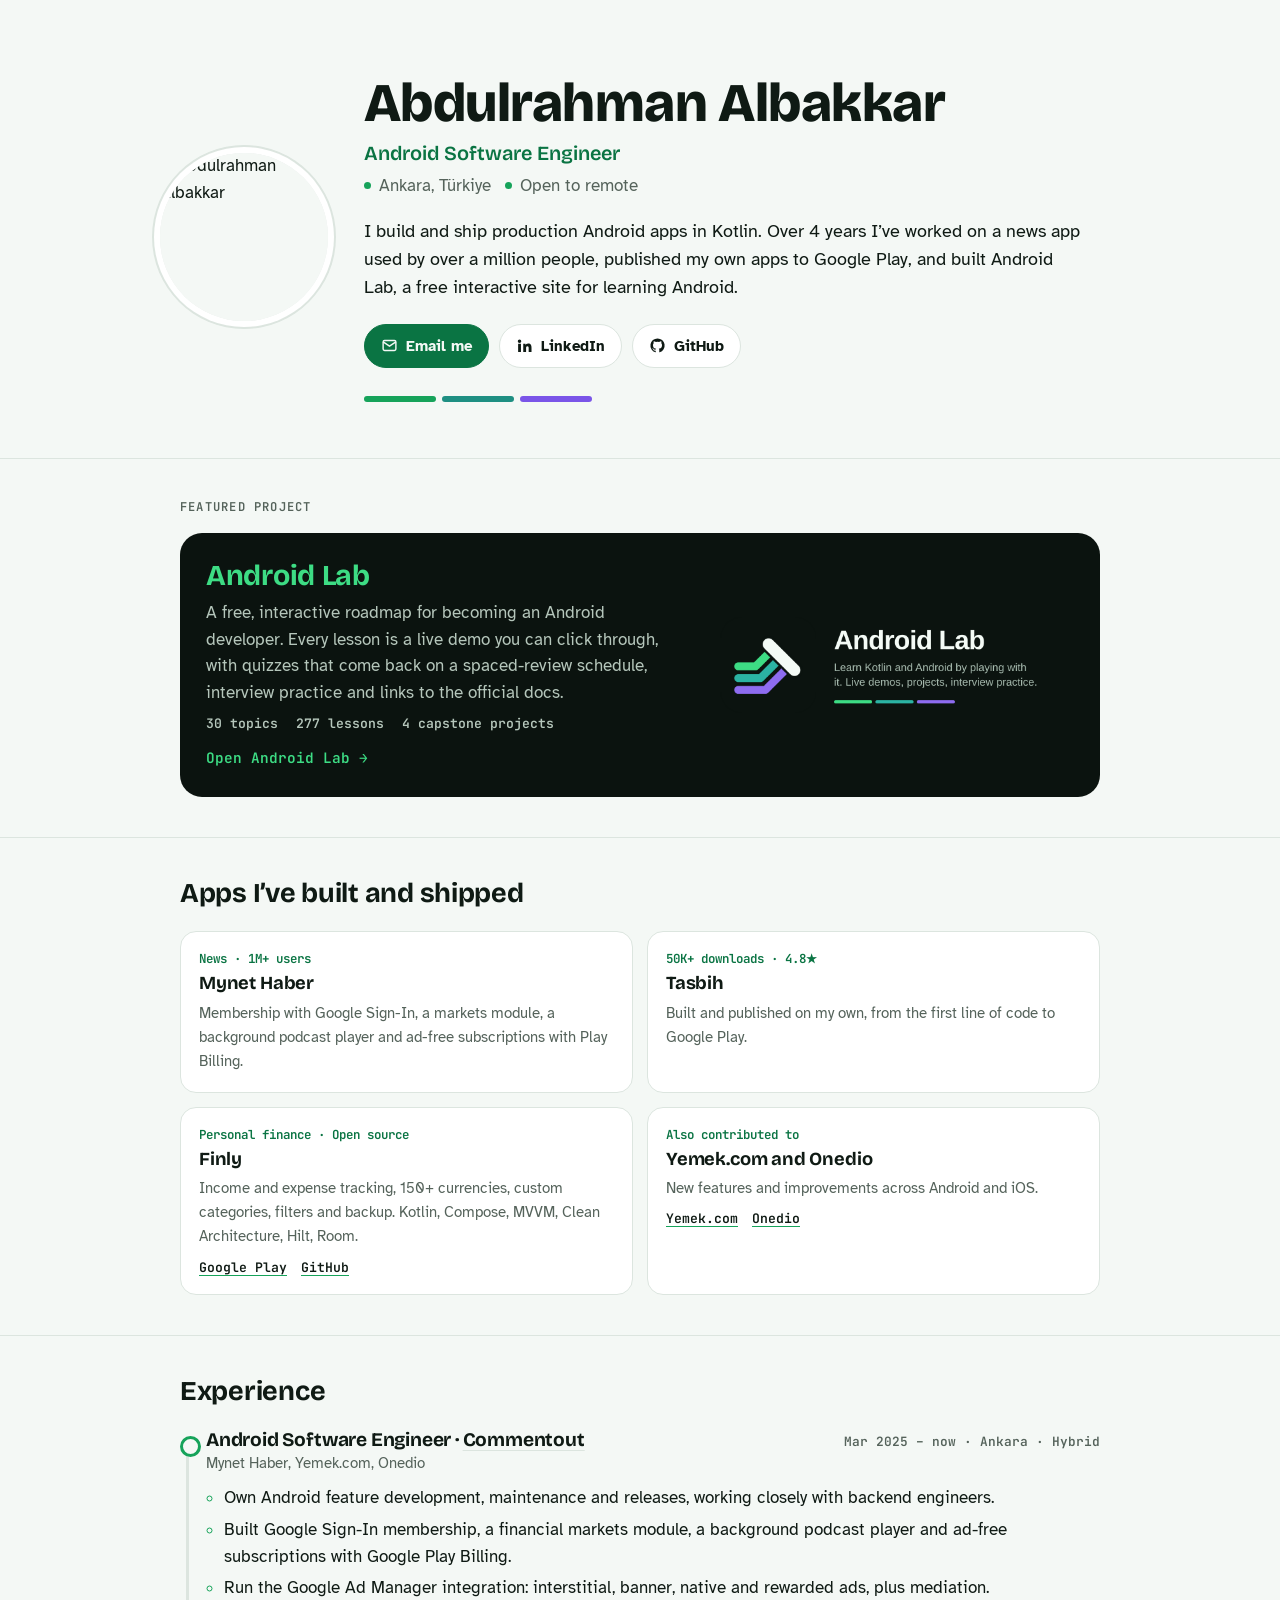
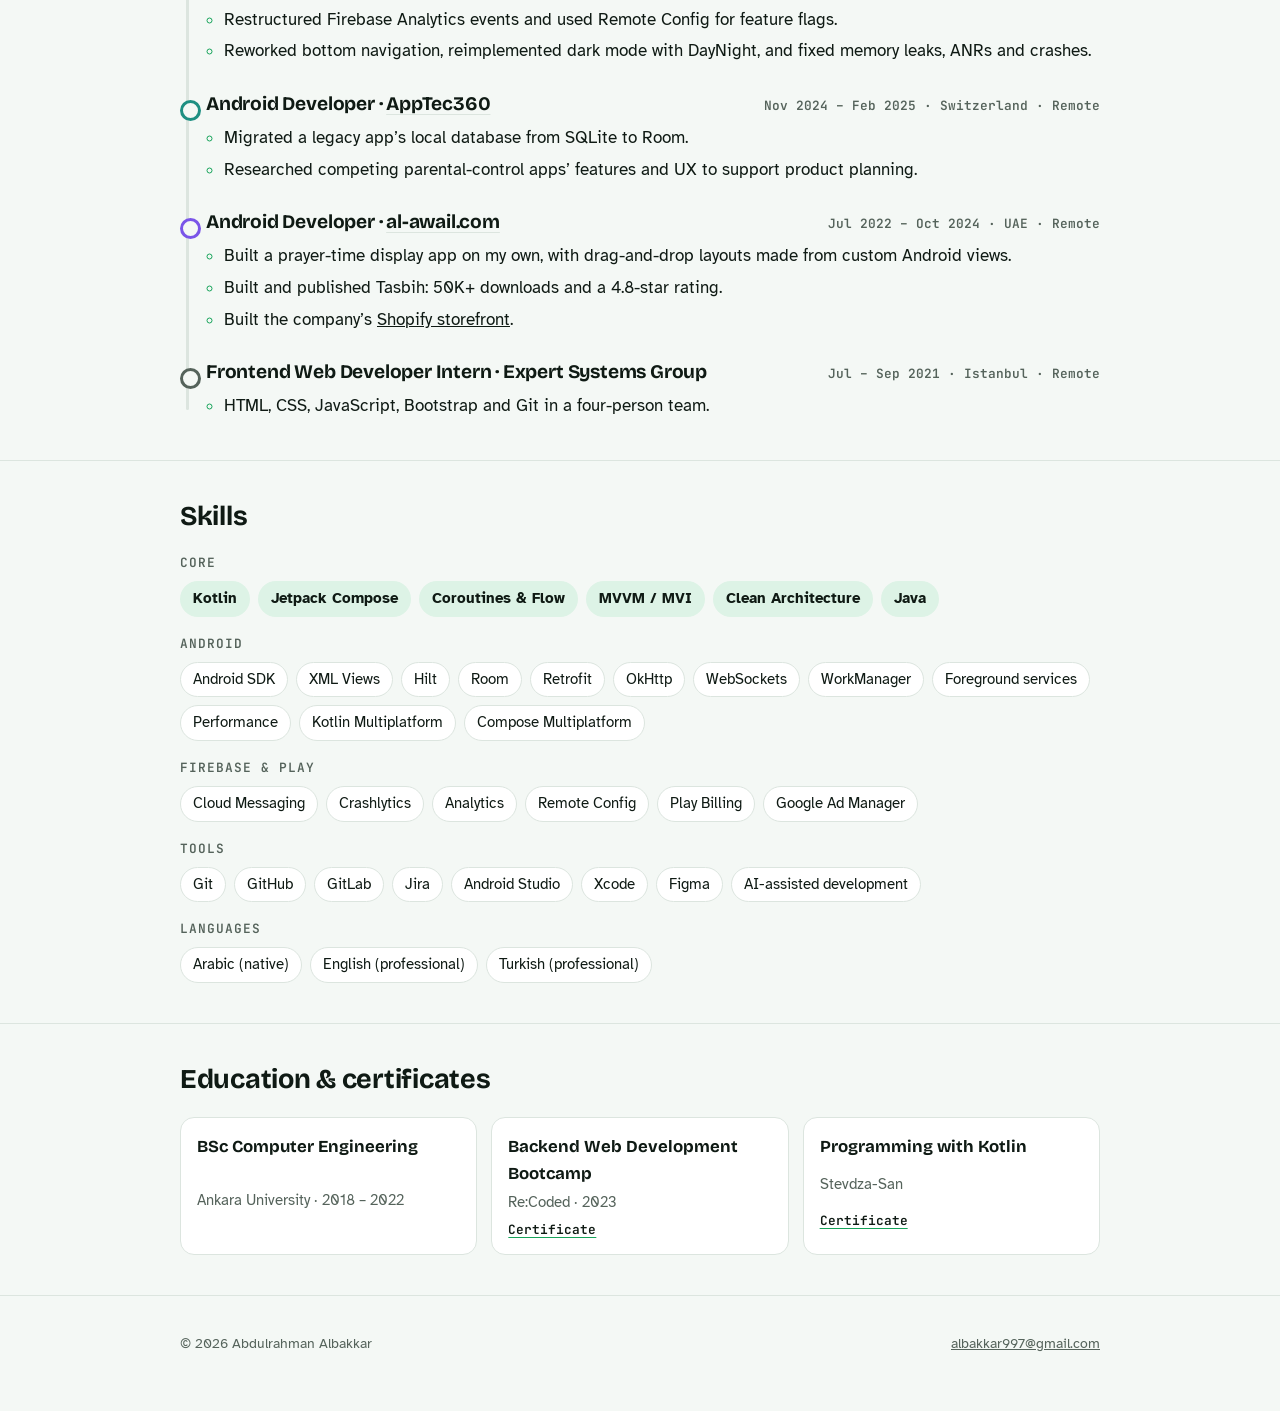
==== Claude outputs/index.html @ fc044da5 "Personal homepage" ====
<!doctype html>
<html lang="en">
<head>
<meta charset="utf-8">
<meta name="viewport" content="width=device-width, initial-scale=1">
<title>Abdulrahman Albakkar · Android Software Engineer</title>
<meta name="description" content="Android Software Engineer in Ankara with 4+ years building production apps in Kotlin: Mynet Haber (1M+ users), Tasbih (50K+ downloads), Finly. Creator of Android Lab.">
<link rel="canonical" href="https://abdulrahmanalbakkar.github.io/">
<meta property="og:type" content="profile">
<meta property="og:title" content="Abdulrahman Albakkar · Android Software Engineer">
<meta property="og:description" content="4+ years building production Android apps in Kotlin. Mynet Haber, Tasbih, Finly, and Android Lab.">
<meta property="og:url" content="https://abdulrahmanalbakkar.github.io/">
<meta property="og:image" content="https://abdulrahmanalbakkar.github.io/photo.jpg">
<meta name="twitter:card" content="summary">
<meta name="theme-color" content="#F4F8F5" media="(prefers-color-scheme: light)">
<meta name="theme-color" content="#0B130F" media="(prefers-color-scheme: dark)">
<link rel="icon" href="favicon.svg" type="image/svg+xml">
<link rel="preconnect" href="https://fonts.googleapis.com">
<link rel="preconnect" href="https://fonts.gstatic.com" crossorigin>
<link rel="stylesheet" href="https://fonts.googleapis.com/css2?family=Atkinson+Hyperlegible:wght@400;700&family=Bricolage+Grotesque:opsz,wght@12..96,600;12..96,800&family=JetBrains+Mono:wght@500;600&display=swap">
<script type="application/ld+json">
{"@context":"https://schema.org","@type":"Person","name":"Abdulrahman Albakkar","jobTitle":"Android Software Engineer","url":"https://abdulrahmanalbakkar.github.io/","image":"https://abdulrahmanalbakkar.github.io/photo.jpg","address":{"@type":"PostalAddress","addressLocality":"Ankara","addressCountry":"TR"},"alumniOf":"Ankara University","sameAs":["https://www.linkedin.com/in/abdulrahman-albakkar/","https://github.com/abdulrahmanalbakkar"]}
</script>
<style>
:root {
  --bg: #F4F8F5; --surface: #FFFFFF; --sunk: #E8EFEA; --ink: #0F1A14; --muted: #55635B; --line: #DCE5DF;
  --accent: #0A7443; --accent-soft: #DDF3E6; --hi: #16A35A; --l2: #1E8F82; --l3: #7A55E8;
  --display: "Bricolage Grotesque", system-ui, sans-serif; --body: "Atkinson Hyperlegible", system-ui, sans-serif; --mono: "JetBrains Mono", ui-monospace, monospace;
  color-scheme: light;
}
@media (prefers-color-scheme: dark) {
  :root { --bg: #0B130F; --surface: #121D17; --sunk: #18251E; --ink: #E8F2EC; --muted: #9DB0A5; --line: #24342B;
    --accent: #3DDC84; --accent-soft: #163626; --hi: #3DDC84; --l2: #2BB3A3; --l3: #8E6CF0; color-scheme: dark; }
}
* { box-sizing: border-box; }
html { -webkit-text-size-adjust: 100%; }
body { margin: 0; background: var(--bg); color: var(--ink); font: 400 1.04rem/1.6 var(--body); }
a { color: inherit; }
h1, h2, h3 { font-family: var(--display); line-height: 1.15; margin: 0; letter-spacing: -0.01em; }
p { margin: 0; }
.wrap { max-width: 960px; margin: 0 auto; padding: 0 20px; }

/* hero */
.hero { padding: 72px 0 56px; display: grid; grid-template-columns: auto minmax(0, 1fr); gap: 36px; align-items: center; }
.photo { width: 168px; height: 168px; border-radius: 50%; object-fit: cover; box-shadow: 0 0 0 6px var(--surface), 0 0 0 8px var(--line); }
.hero h1 { font-size: clamp(2.2rem, 6vw, 3.4rem); font-weight: 800; }
.role { font: 600 1.25rem var(--display); color: var(--accent); margin-top: 6px; }
.where { color: var(--muted); margin-top: 8px; display: flex; flex-wrap: wrap; gap: 4px 14px; }
.where span::before { content: ""; display: inline-block; width: 7px; height: 7px; border-radius: 50%; background: var(--hi); margin-right: 8px; vertical-align: 2px; }
.lede { margin-top: 18px; max-width: 60ch; font-size: 1.1rem; }
.links { display: flex; flex-wrap: wrap; gap: 10px; margin-top: 22px; }
.btn { display: inline-flex; align-items: center; gap: 8px; padding: 9px 16px; border-radius: 999px; border: 1.5px solid var(--line); background: var(--surface); text-decoration: none; font-weight: 700; font-size: 0.95rem; transition: border-color 0.15s, transform 0.15s; }
.btn:hover { border-color: var(--accent); transform: translateY(-1px); }
.btn.primary { background: var(--accent); border-color: var(--accent); color: var(--bg); }
.btn svg { width: 17px; height: 17px; flex: none; }
.lines { display: flex; gap: 6px; margin-top: 28px; }
.lines i { height: 6px; width: 72px; border-radius: 99px; background: var(--hi); }
.lines i:nth-child(2) { background: var(--l2); } .lines i:nth-child(3) { background: var(--l3); }

/* sections */
section { padding: 40px 0; border-top: 1px solid var(--line); }
.label { font: 600 0.76rem var(--mono); text-transform: uppercase; letter-spacing: 0.1em; color: var(--muted); margin-bottom: 18px; }
section > .wrap > h2 { font-size: 1.7rem; margin-bottom: 22px; }

/* featured */
.feature { display: grid; grid-template-columns: minmax(0, 1.2fr) minmax(0, 1fr); gap: 28px; align-items: center; padding: 26px; border-radius: 22px; background: #0B130F; color: #E8F2EC; text-decoration: none; transition: transform 0.15s; }
.feature:hover { transform: translateY(-2px); }
.feature h3 { font-size: 1.8rem; color: #3DDC84; }
.feature p { color: #B5C6BB; margin-top: 8px; }
.feature .go { display: inline-block; margin-top: 16px; font: 600 0.9rem var(--mono); color: #3DDC84; }
.feature img { width: 100%; height: auto; border-radius: 12px; display: block; }
.stats { display: flex; flex-wrap: wrap; gap: 6px 18px; margin-top: 14px; font: 600 0.82rem var(--mono); color: #9DB0A5; }

/* apps */
.apps { display: grid; grid-template-columns: repeat(auto-fill, minmax(min(100%, 380px), 1fr)); gap: 14px; }
.app { display: grid; gap: 6px; align-content: start; padding: 18px; border-radius: 16px; background: var(--surface); border: 1.5px solid var(--line); text-decoration: none; transition: border-color 0.15s, transform 0.15s; }
.app:hover { border-color: var(--accent); transform: translateY(-2px); }
.app h3 { font-size: 1.15rem; }
.app .meta { font: 600 0.78rem var(--mono); color: var(--accent); }
.app p { color: var(--muted); font-size: 0.95rem; }
.app .more { display: flex; flex-wrap: wrap; gap: 4px 14px; margin-top: 4px; font: 600 0.82rem var(--mono); }
.app .more a { color: var(--ink); text-decoration-color: var(--hi); text-underline-offset: 3px; }

/* experience */
.jobs { list-style: none; margin: 0; padding: 0 0 0 26px; position: relative; display: grid; gap: 28px; }
.jobs::before { content: ""; position: absolute; left: 6px; top: 10px; bottom: 10px; width: 3px; border-radius: 99px; background: var(--line); }
.job { position: relative; }
.job::before { content: ""; position: absolute; left: -26px; top: 7px; width: 15px; height: 15px; border-radius: 50%; background: var(--bg); border: 3px solid var(--hi); }
.job:nth-child(2)::before { border-color: var(--l2); } .job:nth-child(3)::before { border-color: var(--l3); } .job:nth-child(4)::before { border-color: var(--muted); }
.job-head { display: flex; flex-wrap: wrap; justify-content: space-between; gap: 2px 16px; align-items: baseline; }
.job h3 { font-size: 1.2rem; }
.job h3 a { text-decoration-color: var(--line); text-underline-offset: 4px; }
.when { font: 600 0.8rem var(--mono); color: var(--muted); }
.job .sub { color: var(--muted); font-size: 0.95rem; }
.job ul { margin: 10px 0 0; padding-left: 18px; display: grid; gap: 5px; }
.job li::marker { color: var(--hi); }

/* skills */
.groups { display: grid; gap: 18px; }
.group h3 { font: 600 0.8rem var(--mono); color: var(--muted); text-transform: uppercase; letter-spacing: 0.08em; margin-bottom: 10px; }
.chips { display: flex; flex-wrap: wrap; gap: 8px; list-style: none; margin: 0; padding: 0; }
.chips li { padding: 5px 12px; border-radius: 999px; background: var(--surface); border: 1.5px solid var(--line); font-size: 0.92rem; }
.chips.key li { background: var(--accent-soft); border-color: transparent; font-weight: 700; }

/* education */
.edu { display: grid; grid-template-columns: repeat(auto-fill, minmax(min(100%, 280px), 1fr)); gap: 14px; }
.edu div { padding: 16px; border-radius: 14px; background: var(--surface); border: 1.5px solid var(--line); display: grid; gap: 3px; }
.edu b { font-family: var(--display); font-size: 1.05rem; }
.edu span { color: var(--muted); font-size: 0.92rem; }
.edu a { font: 600 0.8rem var(--mono); text-decoration-color: var(--hi); text-underline-offset: 3px; justify-self: start; margin-top: 4px; }

footer { padding: 36px 0 56px; border-top: 1px solid var(--line); color: var(--muted); font-size: 0.9rem; }
footer .wrap { display: flex; flex-wrap: wrap; justify-content: space-between; gap: 10px; }

@media (max-width: 720px) {
  .hero { grid-template-columns: minmax(0, 1fr); padding-top: 44px; gap: 22px; }
  .photo { width: 128px; height: 128px; }
  .feature { grid-template-columns: minmax(0, 1fr); padding: 20px; }
  .job-head { flex-direction: column; }
}
@media (prefers-reduced-motion: reduce) { * { transition: none !important; } }
</style>
</head>
<body>
<header class="wrap hero">
  <img class="photo" src="photo.jpg" width="480" height="480" alt="Abdulrahman Albakkar">
  <div>
    <h1>Abdulrahman Albakkar</h1>
    <p class="role">Android Software Engineer</p>
    <p class="where"><span>Ankara, Türkiye</span><span>Open to remote</span></p>
    <p class="lede">I build and ship production Android apps in Kotlin. Over 4 years I’ve worked on a news app used by over a million people, published my own apps to Google Play, and built Android Lab, a free interactive site for learning Android.</p>
    <nav class="links" aria-label="Contact">
      <a class="btn primary" href="mailto:albakkar997@gmail.com"><svg viewBox="0 0 24 24" fill="none" stroke="currentColor" stroke-width="2" aria-hidden="true"><rect x="3" y="5" width="18" height="14" rx="2"/><path d="m3 7 9 6 9-6"/></svg>Email me</a>
      <a class="btn" href="https://www.linkedin.com/in/abdulrahman-albakkar/" rel="me"><svg viewBox="0 0 24 24" fill="currentColor" aria-hidden="true"><path d="M4.98 3.5a2.5 2.5 0 1 1 0 5 2.5 2.5 0 0 1 0-5ZM3 9.5h4V21H3V9.5Zm6.5 0h3.8v1.6h.06c.53-1 1.83-2.06 3.77-2.06 4.03 0 4.77 2.65 4.77 6.1V21h-4v-5.1c0-1.22-.02-2.78-1.7-2.78-1.7 0-1.96 1.33-1.96 2.7V21h-4V9.5Z"/></svg>LinkedIn</a>
      <a class="btn" href="https://github.com/abdulrahmanalbakkar" rel="me"><svg viewBox="0 0 24 24" fill="currentColor" aria-hidden="true"><path d="M12 2a10 10 0 0 0-3.16 19.49c.5.09.68-.22.68-.48v-1.7c-2.78.6-3.37-1.34-3.37-1.34-.45-1.16-1.11-1.47-1.11-1.47-.91-.62.07-.6.07-.6 1 .07 1.53 1.03 1.53 1.03.9 1.52 2.34 1.08 2.91.83.09-.65.35-1.09.63-1.34-2.22-.25-4.55-1.11-4.55-4.94 0-1.09.39-1.98 1.03-2.68-.1-.25-.45-1.27.1-2.65 0 0 .84-.27 2.75 1.02a9.56 9.56 0 0 1 5 0c1.91-1.29 2.75-1.02 2.75-1.02.55 1.38.2 2.4.1 2.65.64.7 1.03 1.59 1.03 2.68 0 3.84-2.34 4.69-4.57 4.93.36.31.68.92.68 1.86v2.75c0 .27.18.58.69.48A10 10 0 0 0 12 2Z"/></svg>GitHub</a>
    </nav>
    <div class="lines" aria-hidden="true"><i></i><i></i><i></i></div>
  </div>
</header>

<main>
<section aria-labelledby="lab-h">
  <div class="wrap">
    <p class="label">Featured project</p>
    <a class="feature" href="https://abdulrahmanalbakkar.github.io/android_lab/">
      <div>
        <h3 id="lab-h">Android Lab</h3>
        <p>A free, interactive roadmap for becoming an Android developer. Every lesson is a live demo you can click through, with quizzes that come back on a spaced-review schedule, interview practice and links to the official docs.</p>
        <p class="stats"><span>30 topics</span><span>277 lessons</span><span>4 capstone projects</span></p>
        <span class="go">Open Android Lab →</span>
      </div>
      <img src="https://abdulrahmanalbakkar.github.io/android_lab/og.png" width="1200" height="630" alt="Android Lab preview" loading="lazy">
    </a>
  </div>
</section>

<section aria-labelledby="apps-h">
  <div class="wrap">
    <h2 id="apps-h">Apps I’ve built and shipped</h2>
    <div class="apps">
      <a class="app" href="https://play.google.com/store/apps/details?id=com.mynet.android.mynetapp">
        <span class="meta">News · 1M+ users</span>
        <h3>Mynet Haber</h3>
        <p>Membership with Google Sign-In, a markets module, a background podcast player and ad-free subscriptions with Play Billing.</p>
      </a>
      <a class="app" href="https://play.google.com/store/apps/details?id=com.alawail.tasbih">
        <span class="meta">50K+ downloads · 4.8★</span>
        <h3>Tasbih</h3>
        <p>Built and published on my own, from the first line of code to Google Play.</p>
      </a>
      <div class="app">
        <span class="meta">Personal finance · Open source</span>
        <h3>Finly</h3>
        <p>Income and expense tracking, 150+ currencies, custom categories, filters and backup. Kotlin, Compose, MVVM, Clean Architecture, Hilt, Room.</p>
        <p class="more"><a href="https://play.google.com/store/apps/details?id=com.finly.finance">Google Play</a><a href="https://github.com/abdulrahmanalbakkar/finly-android">GitHub</a></p>
      </div>
      <div class="app">
        <span class="meta">Also contributed to</span>
        <h3>Yemek.com and Onedio</h3>
        <p>New features and improvements across Android and iOS.</p>
        <p class="more"><a href="https://play.google.com/store/apps/details?id=com.yemeksepeti.yemekcom">Yemek.com</a><a href="https://play.google.com/store/apps/details?id=com.onedio.androidside">Onedio</a></p>
      </div>
    </div>
  </div>
</section>

<section aria-labelledby="exp-h">
  <div class="wrap">
    <h2 id="exp-h">Experience</h2>
    <ol class="jobs">
      <li class="job">
        <div class="job-head"><h3>Android Software Engineer · <a href="https://commentout.com.tr/">Commentout</a></h3><span class="when">Mar 2025 – now · Ankara · Hybrid</span></div>
        <p class="sub">Mynet Haber, Yemek.com, Onedio</p>
        <ul>
          <li>Own Android feature development, maintenance and releases, working closely with backend engineers.</li>
          <li>Built Google Sign-In membership, a financial markets module, a background podcast player and ad-free subscriptions with Google Play Billing.</li>
          <li>Run the Google Ad Manager integration: interstitial, banner, native and rewarded ads, plus mediation.</li>
          <li>Restructured Firebase Analytics events and used Remote Config for feature flags.</li>
          <li>Reworked bottom navigation, reimplemented dark mode with DayNight, and fixed memory leaks, ANRs and crashes.</li>
        </ul>
      </li>
      <li class="job">
        <div class="job-head"><h3>Android Developer · <a href="https://www.apptec360.com/">AppTec360</a></h3><span class="when">Nov 2024 – Feb 2025 · Switzerland · Remote</span></div>
        <ul>
          <li>Migrated a legacy app’s local database from SQLite to Room.</li>
          <li>Researched competing parental-control apps’ features and UX to support product planning.</li>
        </ul>
      </li>
      <li class="job">
        <div class="job-head"><h3>Android Developer · <a href="https://al-awail.com/website/site/?lang=en">al-awail.com</a></h3><span class="when">Jul 2022 – Oct 2024 · UAE · Remote</span></div>
        <ul>
          <li>Built a prayer-time display app on my own, with drag-and-drop layouts made from custom Android views.</li>
          <li>Built and published Tasbih: 50K+ downloads and a 4.8-star rating.</li>
          <li>Built the company’s <a href="https://shop.al-awail.net/">Shopify storefront</a>.</li>
        </ul>
      </li>
      <li class="job">
        <div class="job-head"><h3>Frontend Web Developer Intern · Expert Systems Group</h3><span class="when">Jul – Sep 2021 · Istanbul · Remote</span></div>
        <ul><li>HTML, CSS, JavaScript, Bootstrap and Git in a four-person team.</li></ul>
      </li>
    </ol>
  </div>
</section>

<section aria-labelledby="skills-h">
  <div class="wrap">
    <h2 id="skills-h">Skills</h2>
    <div class="groups">
      <div class="group"><h3>Core</h3><ul class="chips key"><li>Kotlin</li><li>Jetpack Compose</li><li>Coroutines &amp; Flow</li><li>MVVM / MVI</li><li>Clean Architecture</li><li>Java</li></ul></div>
      <div class="group"><h3>Android</h3><ul class="chips"><li>Android SDK</li><li>XML Views</li><li>Hilt</li><li>Room</li><li>Retrofit</li><li>OkHttp</li><li>WebSockets</li><li>WorkManager</li><li>Foreground services</li><li>Performance</li><li>Kotlin Multiplatform</li><li>Compose Multiplatform</li></ul></div>
      <div class="group"><h3>Firebase &amp; Play</h3><ul class="chips"><li>Cloud Messaging</li><li>Crashlytics</li><li>Analytics</li><li>Remote Config</li><li>Play Billing</li><li>Google Ad Manager</li></ul></div>
      <div class="group"><h3>Tools</h3><ul class="chips"><li>Git</li><li>GitHub</li><li>GitLab</li><li>Jira</li><li>Android Studio</li><li>Xcode</li><li>Figma</li><li>AI-assisted development</li></ul></div>
      <div class="group"><h3>Languages</h3><ul class="chips"><li>Arabic (native)</li><li>English (professional)</li><li>Turkish (professional)</li></ul></div>
    </div>
  </div>
</section>

<section aria-labelledby="edu-h">
  <div class="wrap">
    <h2 id="edu-h">Education &amp; certificates</h2>
    <div class="edu">
      <div><b>BSc Computer Engineering</b><span>Ankara University · 2018 – 2022</span></div>
      <div><b>Backend Web Development Bootcamp</b><span>Re:Coded · 2023</span><a href="https://www.credential.net/a0ee7e99-2fce-4ec8-9dda-531c203c132e">Certificate</a></div>
      <div><b>Programming with Kotlin</b><span>Stevdza-San</span><a href="https://www.credential.net/6ef2b333-7bfe-421a-9dad-0ff447853a0e">Certificate</a></div>
    </div>
  </div>
</section>
</main>

<footer>
  <div class="wrap"><span>© 2026 Abdulrahman Albakkar</span><a href="mailto:albakkar997@gmail.com">albakkar997@gmail.com</a></div>
</footer>
</body>
</html>
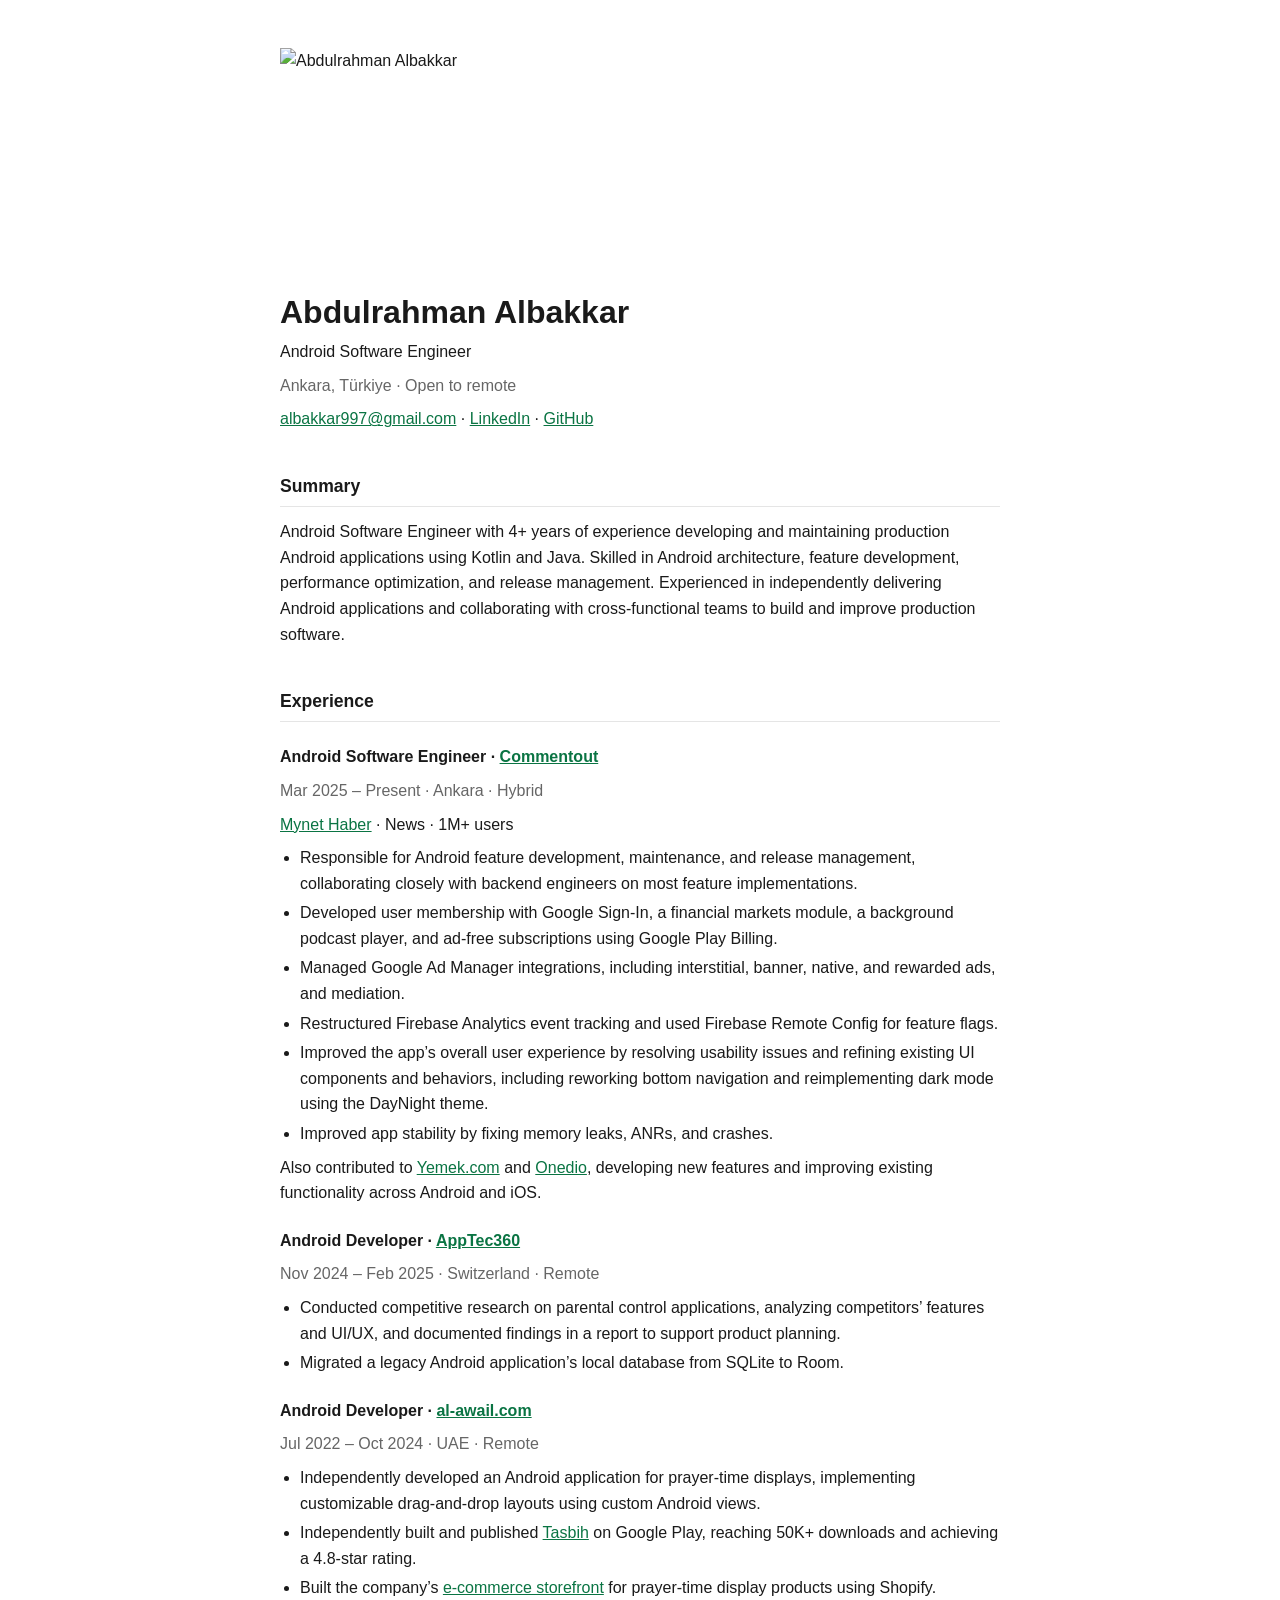
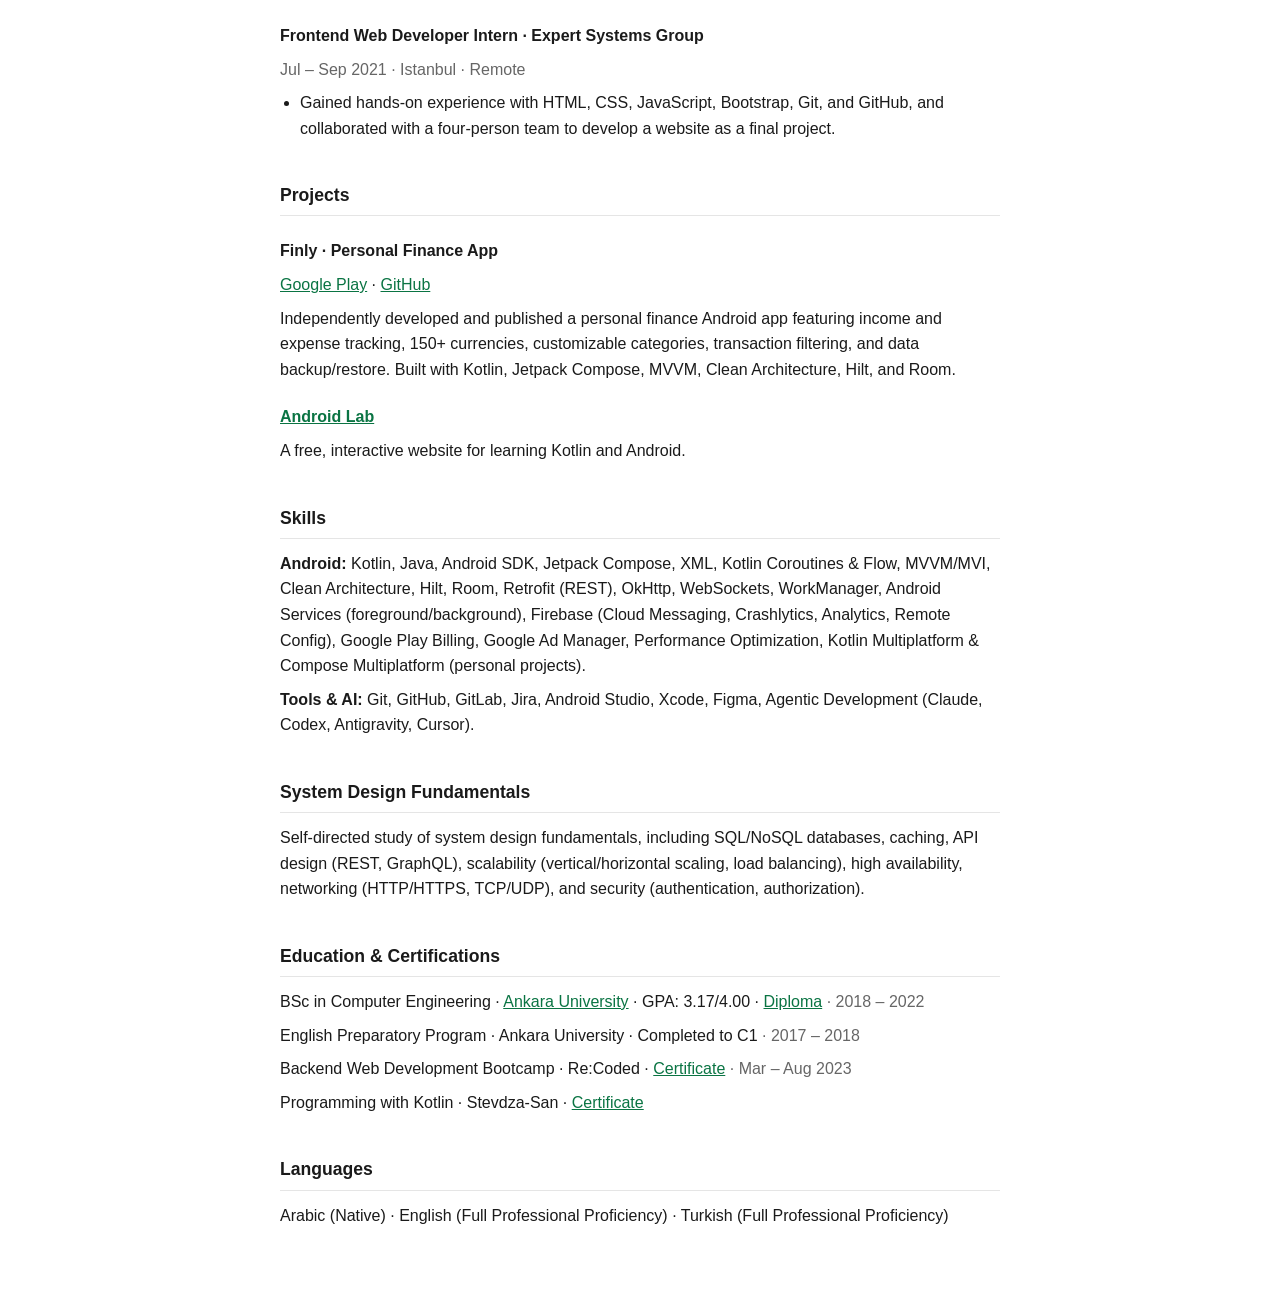
==== commit bb771b6a: "CS foundations, Beyond the app, goals, faster loading, more quiz questions" ====
--- a/Claude outputs/index.html
+++ b/Claude outputs/index.html
@@ -4,251 +4,98 @@
 <meta charset="utf-8">
 <meta name="viewport" content="width=device-width, initial-scale=1">
 <title>Abdulrahman Albakkar · Android Software Engineer</title>
-<meta name="description" content="Android Software Engineer in Ankara with 4+ years building production apps in Kotlin: Mynet Haber (1M+ users), Tasbih (50K+ downloads), Finly. Creator of Android Lab.">
+<meta name="description" content="Android Software Engineer with 4+ years of experience developing and maintaining production Android applications using Kotlin and Java.">
 <link rel="canonical" href="https://abdulrahmanalbakkar.github.io/">
 <meta property="og:type" content="profile">
 <meta property="og:title" content="Abdulrahman Albakkar · Android Software Engineer">
-<meta property="og:description" content="4+ years building production Android apps in Kotlin. Mynet Haber, Tasbih, Finly, and Android Lab.">
+<meta property="og:description" content="Android Software Engineer with 4+ years of experience developing and maintaining production Android applications using Kotlin and Java.">
 <meta property="og:url" content="https://abdulrahmanalbakkar.github.io/">
-<meta property="og:image" content="https://abdulrahmanalbakkar.github.io/photo.jpg">
-<meta name="twitter:card" content="summary">
-<meta name="theme-color" content="#F4F8F5" media="(prefers-color-scheme: light)">
-<meta name="theme-color" content="#0B130F" media="(prefers-color-scheme: dark)">
+<meta property="og:image" content="https://abdulrahmanalbakkar.github.io/photo.png">
 <link rel="icon" href="favicon.svg" type="image/svg+xml">
-<link rel="preconnect" href="https://fonts.googleapis.com">
-<link rel="preconnect" href="https://fonts.gstatic.com" crossorigin>
-<link rel="stylesheet" href="https://fonts.googleapis.com/css2?family=Atkinson+Hyperlegible:wght@400;700&family=Bricolage+Grotesque:opsz,wght@12..96,600;12..96,800&family=JetBrains+Mono:wght@500;600&display=swap">
-<script type="application/ld+json">
-{"@context":"https://schema.org","@type":"Person","name":"Abdulrahman Albakkar","jobTitle":"Android Software Engineer","url":"https://abdulrahmanalbakkar.github.io/","image":"https://abdulrahmanalbakkar.github.io/photo.jpg","address":{"@type":"PostalAddress","addressLocality":"Ankara","addressCountry":"TR"},"alumniOf":"Ankara University","sameAs":["https://www.linkedin.com/in/abdulrahman-albakkar/","https://github.com/abdulrahmanalbakkar"]}
-</script>
 <style>
-:root {
-  --bg: #F4F8F5; --surface: #FFFFFF; --sunk: #E8EFEA; --ink: #0F1A14; --muted: #55635B; --line: #DCE5DF;
-  --accent: #0A7443; --accent-soft: #DDF3E6; --hi: #16A35A; --l2: #1E8F82; --l3: #7A55E8;
-  --display: "Bricolage Grotesque", system-ui, sans-serif; --body: "Atkinson Hyperlegible", system-ui, sans-serif; --mono: "JetBrains Mono", ui-monospace, monospace;
-  color-scheme: light;
-}
-@media (prefers-color-scheme: dark) {
-  :root { --bg: #0B130F; --surface: #121D17; --sunk: #18251E; --ink: #E8F2EC; --muted: #9DB0A5; --line: #24342B;
-    --accent: #3DDC84; --accent-soft: #163626; --hi: #3DDC84; --l2: #2BB3A3; --l3: #8E6CF0; color-scheme: dark; }
-}
-* { box-sizing: border-box; }
-html { -webkit-text-size-adjust: 100%; }
-body { margin: 0; background: var(--bg); color: var(--ink); font: 400 1.04rem/1.6 var(--body); }
-a { color: inherit; }
-h1, h2, h3 { font-family: var(--display); line-height: 1.15; margin: 0; letter-spacing: -0.01em; }
-p { margin: 0; }
-.wrap { max-width: 960px; margin: 0 auto; padding: 0 20px; }
-
-/* hero */
-.hero { padding: 72px 0 56px; display: grid; grid-template-columns: auto minmax(0, 1fr); gap: 36px; align-items: center; }
-.photo { width: 168px; height: 168px; border-radius: 50%; object-fit: cover; box-shadow: 0 0 0 6px var(--surface), 0 0 0 8px var(--line); }
-.hero h1 { font-size: clamp(2.2rem, 6vw, 3.4rem); font-weight: 800; }
-.role { font: 600 1.25rem var(--display); color: var(--accent); margin-top: 6px; }
-.where { color: var(--muted); margin-top: 8px; display: flex; flex-wrap: wrap; gap: 4px 14px; }
-.where span::before { content: ""; display: inline-block; width: 7px; height: 7px; border-radius: 50%; background: var(--hi); margin-right: 8px; vertical-align: 2px; }
-.lede { margin-top: 18px; max-width: 60ch; font-size: 1.1rem; }
-.links { display: flex; flex-wrap: wrap; gap: 10px; margin-top: 22px; }
-.btn { display: inline-flex; align-items: center; gap: 8px; padding: 9px 16px; border-radius: 999px; border: 1.5px solid var(--line); background: var(--surface); text-decoration: none; font-weight: 700; font-size: 0.95rem; transition: border-color 0.15s, transform 0.15s; }
-.btn:hover { border-color: var(--accent); transform: translateY(-1px); }
-.btn.primary { background: var(--accent); border-color: var(--accent); color: var(--bg); }
-.btn svg { width: 17px; height: 17px; flex: none; }
-.lines { display: flex; gap: 6px; margin-top: 28px; }
-.lines i { height: 6px; width: 72px; border-radius: 99px; background: var(--hi); }
-.lines i:nth-child(2) { background: var(--l2); } .lines i:nth-child(3) { background: var(--l3); }
-
-/* sections */
-section { padding: 40px 0; border-top: 1px solid var(--line); }
-.label { font: 600 0.76rem var(--mono); text-transform: uppercase; letter-spacing: 0.1em; color: var(--muted); margin-bottom: 18px; }
-section > .wrap > h2 { font-size: 1.7rem; margin-bottom: 22px; }
-
-/* featured */
-.feature { display: grid; grid-template-columns: minmax(0, 1.2fr) minmax(0, 1fr); gap: 28px; align-items: center; padding: 26px; border-radius: 22px; background: #0B130F; color: #E8F2EC; text-decoration: none; transition: transform 0.15s; }
-.feature:hover { transform: translateY(-2px); }
-.feature h3 { font-size: 1.8rem; color: #3DDC84; }
-.feature p { color: #B5C6BB; margin-top: 8px; }
-.feature .go { display: inline-block; margin-top: 16px; font: 600 0.9rem var(--mono); color: #3DDC84; }
-.feature img { width: 100%; height: auto; border-radius: 12px; display: block; }
-.stats { display: flex; flex-wrap: wrap; gap: 6px 18px; margin-top: 14px; font: 600 0.82rem var(--mono); color: #9DB0A5; }
-
-/* apps */
-.apps { display: grid; grid-template-columns: repeat(auto-fill, minmax(min(100%, 380px), 1fr)); gap: 14px; }
-.app { display: grid; gap: 6px; align-content: start; padding: 18px; border-radius: 16px; background: var(--surface); border: 1.5px solid var(--line); text-decoration: none; transition: border-color 0.15s, transform 0.15s; }
-.app:hover { border-color: var(--accent); transform: translateY(-2px); }
-.app h3 { font-size: 1.15rem; }
-.app .meta { font: 600 0.78rem var(--mono); color: var(--accent); }
-.app p { color: var(--muted); font-size: 0.95rem; }
-.app .more { display: flex; flex-wrap: wrap; gap: 4px 14px; margin-top: 4px; font: 600 0.82rem var(--mono); }
-.app .more a { color: var(--ink); text-decoration-color: var(--hi); text-underline-offset: 3px; }
-
-/* experience */
-.jobs { list-style: none; margin: 0; padding: 0 0 0 26px; position: relative; display: grid; gap: 28px; }
-.jobs::before { content: ""; position: absolute; left: 6px; top: 10px; bottom: 10px; width: 3px; border-radius: 99px; background: var(--line); }
-.job { position: relative; }
-.job::before { content: ""; position: absolute; left: -26px; top: 7px; width: 15px; height: 15px; border-radius: 50%; background: var(--bg); border: 3px solid var(--hi); }
-.job:nth-child(2)::before { border-color: var(--l2); } .job:nth-child(3)::before { border-color: var(--l3); } .job:nth-child(4)::before { border-color: var(--muted); }
-.job-head { display: flex; flex-wrap: wrap; justify-content: space-between; gap: 2px 16px; align-items: baseline; }
-.job h3 { font-size: 1.2rem; }
-.job h3 a { text-decoration-color: var(--line); text-underline-offset: 4px; }
-.when { font: 600 0.8rem var(--mono); color: var(--muted); }
-.job .sub { color: var(--muted); font-size: 0.95rem; }
-.job ul { margin: 10px 0 0; padding-left: 18px; display: grid; gap: 5px; }
-.job li::marker { color: var(--hi); }
-
-/* skills */
-.groups { display: grid; gap: 18px; }
-.group h3 { font: 600 0.8rem var(--mono); color: var(--muted); text-transform: uppercase; letter-spacing: 0.08em; margin-bottom: 10px; }
-.chips { display: flex; flex-wrap: wrap; gap: 8px; list-style: none; margin: 0; padding: 0; }
-.chips li { padding: 5px 12px; border-radius: 999px; background: var(--surface); border: 1.5px solid var(--line); font-size: 0.92rem; }
-.chips.key li { background: var(--accent-soft); border-color: transparent; font-weight: 700; }
-
-/* education */
-.edu { display: grid; grid-template-columns: repeat(auto-fill, minmax(min(100%, 280px), 1fr)); gap: 14px; }
-.edu div { padding: 16px; border-radius: 14px; background: var(--surface); border: 1.5px solid var(--line); display: grid; gap: 3px; }
-.edu b { font-family: var(--display); font-size: 1.05rem; }
-.edu span { color: var(--muted); font-size: 0.92rem; }
-.edu a { font: 600 0.8rem var(--mono); text-decoration-color: var(--hi); text-underline-offset: 3px; justify-self: start; margin-top: 4px; }
-
-footer { padding: 36px 0 56px; border-top: 1px solid var(--line); color: var(--muted); font-size: 0.9rem; }
-footer .wrap { display: flex; flex-wrap: wrap; justify-content: space-between; gap: 10px; }
-
-@media (max-width: 720px) {
-  .hero { grid-template-columns: minmax(0, 1fr); padding-top: 44px; gap: 22px; }
-  .photo { width: 128px; height: 128px; }
-  .feature { grid-template-columns: minmax(0, 1fr); padding: 20px; }
-  .job-head { flex-direction: column; }
-}
-@media (prefers-reduced-motion: reduce) { * { transition: none !important; } }
+:root { --bg: #fff; --ink: #1a1a1a; --muted: #666; --line: #e5e5e5; --link: #0a7443; color-scheme: light dark; }
+@media (prefers-color-scheme: dark) { :root { --bg: #111; --ink: #eee; --muted: #9a9a9a; --line: #2a2a2a; --link: #3ddc84; } }
+body { margin: 0; background: var(--bg); color: var(--ink); font: 16px/1.6 -apple-system, BlinkMacSystemFont, "Segoe UI", Roboto, Helvetica, Arial, sans-serif; }
+main { max-width: 720px; margin: 0 auto; padding: 48px 20px 64px; }
+a { color: var(--link); }
+img { display: block; width: 180px; height: auto; }
+h1 { font-size: 2rem; margin: 20px 0 0; line-height: 1.2; }
+h2 { font-size: 1.1rem; margin: 40px 0 12px; padding-bottom: 6px; border-bottom: 1px solid var(--line); }
+h3 { font-size: 1rem; margin: 22px 0 2px; }
+p { margin: 8px 0; }
+ul { margin: 6px 0; padding-left: 20px; }
+li { margin: 4px 0; }
+.muted { color: var(--muted); }
 </style>
 </head>
 <body>
-<header class="wrap hero">
-  <img class="photo" src="photo.jpg" width="480" height="480" alt="Abdulrahman Albakkar">
-  <div>
-    <h1>Abdulrahman Albakkar</h1>
-    <p class="role">Android Software Engineer</p>
-    <p class="where"><span>Ankara, Türkiye</span><span>Open to remote</span></p>
-    <p class="lede">I build and ship production Android apps in Kotlin. Over 4 years I’ve worked on a news app used by over a million people, published my own apps to Google Play, and built Android Lab, a free interactive site for learning Android.</p>
-    <nav class="links" aria-label="Contact">
-      <a class="btn primary" href="mailto:albakkar997@gmail.com"><svg viewBox="0 0 24 24" fill="none" stroke="currentColor" stroke-width="2" aria-hidden="true"><rect x="3" y="5" width="18" height="14" rx="2"/><path d="m3 7 9 6 9-6"/></svg>Email me</a>
-      <a class="btn" href="https://www.linkedin.com/in/abdulrahman-albakkar/" rel="me"><svg viewBox="0 0 24 24" fill="currentColor" aria-hidden="true"><path d="M4.98 3.5a2.5 2.5 0 1 1 0 5 2.5 2.5 0 0 1 0-5ZM3 9.5h4V21H3V9.5Zm6.5 0h3.8v1.6h.06c.53-1 1.83-2.06 3.77-2.06 4.03 0 4.77 2.65 4.77 6.1V21h-4v-5.1c0-1.22-.02-2.78-1.7-2.78-1.7 0-1.96 1.33-1.96 2.7V21h-4V9.5Z"/></svg>LinkedIn</a>
-      <a class="btn" href="https://github.com/abdulrahmanalbakkar" rel="me"><svg viewBox="0 0 24 24" fill="currentColor" aria-hidden="true"><path d="M12 2a10 10 0 0 0-3.16 19.49c.5.09.68-.22.68-.48v-1.7c-2.78.6-3.37-1.34-3.37-1.34-.45-1.16-1.11-1.47-1.11-1.47-.91-.62.07-.6.07-.6 1 .07 1.53 1.03 1.53 1.03.9 1.52 2.34 1.08 2.91.83.09-.65.35-1.09.63-1.34-2.22-.25-4.55-1.11-4.55-4.94 0-1.09.39-1.98 1.03-2.68-.1-.25-.45-1.27.1-2.65 0 0 .84-.27 2.75 1.02a9.56 9.56 0 0 1 5 0c1.91-1.29 2.75-1.02 2.75-1.02.55 1.38.2 2.4.1 2.65.64.7 1.03 1.59 1.03 2.68 0 3.84-2.34 4.69-4.57 4.93.36.31.68.92.68 1.86v2.75c0 .27.18.58.69.48A10 10 0 0 0 12 2Z"/></svg>GitHub</a>
-    </nav>
-    <div class="lines" aria-hidden="true"><i></i><i></i><i></i></div>
-  </div>
-</header>
+<main>
+<img src="photo.png" width="1122" height="1402" alt="Abdulrahman Albakkar">
+<h1>Abdulrahman Albakkar</h1>
+<p>Android Software Engineer</p>
+<p class="muted">Ankara, Türkiye · Open to remote</p>
+<p><a href="mailto:albakkar997@gmail.com">albakkar997@gmail.com</a> · <a href="https://www.linkedin.com/in/abdulrahman-albakkar/">LinkedIn</a> · <a href="https://github.com/abdulrahmanalbakkar">GitHub</a></p>
 
-<main>
-<section aria-labelledby="lab-h">
-  <div class="wrap">
-    <p class="label">Featured project</p>
-    <a class="feature" href="https://abdulrahmanalbakkar.github.io/android_lab/">
-      <div>
-        <h3 id="lab-h">Android Lab</h3>
-        <p>A free, interactive roadmap for becoming an Android developer. Every lesson is a live demo you can click through, with quizzes that come back on a spaced-review schedule, interview practice and links to the official docs.</p>
-        <p class="stats"><span>30 topics</span><span>277 lessons</span><span>4 capstone projects</span></p>
-        <span class="go">Open Android Lab →</span>
-      </div>
-      <img src="https://abdulrahmanalbakkar.github.io/android_lab/og.png" width="1200" height="630" alt="Android Lab preview" loading="lazy">
-    </a>
-  </div>
-</section>
+<h2>Summary</h2>
+<p>Android Software Engineer with 4+ years of experience developing and maintaining production Android applications using Kotlin and Java. Skilled in Android architecture, feature development, performance optimization, and release management. Experienced in independently delivering Android applications and collaborating with cross-functional teams to build and improve production software.</p>
 
-<section aria-labelledby="apps-h">
-  <div class="wrap">
-    <h2 id="apps-h">Apps I’ve built and shipped</h2>
-    <div class="apps">
-      <a class="app" href="https://play.google.com/store/apps/details?id=com.mynet.android.mynetapp">
-        <span class="meta">News · 1M+ users</span>
-        <h3>Mynet Haber</h3>
-        <p>Membership with Google Sign-In, a markets module, a background podcast player and ad-free subscriptions with Play Billing.</p>
-      </a>
-      <a class="app" href="https://play.google.com/store/apps/details?id=com.alawail.tasbih">
-        <span class="meta">50K+ downloads · 4.8★</span>
-        <h3>Tasbih</h3>
-        <p>Built and published on my own, from the first line of code to Google Play.</p>
-      </a>
-      <div class="app">
-        <span class="meta">Personal finance · Open source</span>
-        <h3>Finly</h3>
-        <p>Income and expense tracking, 150+ currencies, custom categories, filters and backup. Kotlin, Compose, MVVM, Clean Architecture, Hilt, Room.</p>
-        <p class="more"><a href="https://play.google.com/store/apps/details?id=com.finly.finance">Google Play</a><a href="https://github.com/abdulrahmanalbakkar/finly-android">GitHub</a></p>
-      </div>
-      <div class="app">
-        <span class="meta">Also contributed to</span>
-        <h3>Yemek.com and Onedio</h3>
-        <p>New features and improvements across Android and iOS.</p>
-        <p class="more"><a href="https://play.google.com/store/apps/details?id=com.yemeksepeti.yemekcom">Yemek.com</a><a href="https://play.google.com/store/apps/details?id=com.onedio.androidside">Onedio</a></p>
-      </div>
-    </div>
-  </div>
-</section>
+<h2>Experience</h2>
+<h3>Android Software Engineer · <a href="https://commentout.com.tr/">Commentout</a></h3>
+<p class="muted">Mar 2025 – Present · Ankara · Hybrid</p>
+<p><a href="https://play.google.com/store/apps/details?id=com.mynet.android.mynetapp">Mynet Haber</a> · News · 1M+ users</p>
+<ul>
+<li>Responsible for Android feature development, maintenance, and release management, collaborating closely with backend engineers on most feature implementations.</li>
+<li>Developed user membership with Google Sign-In, a financial markets module, a background podcast player, and ad-free subscriptions using Google Play Billing.</li>
+<li>Managed Google Ad Manager integrations, including interstitial, banner, native, and rewarded ads, and mediation.</li>
+<li>Restructured Firebase Analytics event tracking and used Firebase Remote Config for feature flags.</li>
+<li>Improved the app’s overall user experience by resolving usability issues and refining existing UI components and behaviors, including reworking bottom navigation and reimplementing dark mode using the DayNight theme.</li>
+<li>Improved app stability by fixing memory leaks, ANRs, and crashes.</li>
+</ul>
+<p>Also contributed to <a href="https://play.google.com/store/apps/details?id=com.yemeksepeti.yemekcom">Yemek.com</a> and <a href="https://play.google.com/store/apps/details?id=com.onedio.androidside">Onedio</a>, developing new features and improving existing functionality across Android and iOS.</p>
 
-<section aria-labelledby="exp-h">
-  <div class="wrap">
-    <h2 id="exp-h">Experience</h2>
-    <ol class="jobs">
-      <li class="job">
-        <div class="job-head"><h3>Android Software Engineer · <a href="https://commentout.com.tr/">Commentout</a></h3><span class="when">Mar 2025 – now · Ankara · Hybrid</span></div>
-        <p class="sub">Mynet Haber, Yemek.com, Onedio</p>
-        <ul>
-          <li>Own Android feature development, maintenance and releases, working closely with backend engineers.</li>
-          <li>Built Google Sign-In membership, a financial markets module, a background podcast player and ad-free subscriptions with Google Play Billing.</li>
-          <li>Run the Google Ad Manager integration: interstitial, banner, native and rewarded ads, plus mediation.</li>
-          <li>Restructured Firebase Analytics events and used Remote Config for feature flags.</li>
-          <li>Reworked bottom navigation, reimplemented dark mode with DayNight, and fixed memory leaks, ANRs and crashes.</li>
-        </ul>
-      </li>
-      <li class="job">
-        <div class="job-head"><h3>Android Developer · <a href="https://www.apptec360.com/">AppTec360</a></h3><span class="when">Nov 2024 – Feb 2025 · Switzerland · Remote</span></div>
-        <ul>
-          <li>Migrated a legacy app’s local database from SQLite to Room.</li>
-          <li>Researched competing parental-control apps’ features and UX to support product planning.</li>
-        </ul>
-      </li>
-      <li class="job">
-        <div class="job-head"><h3>Android Developer · <a href="https://al-awail.com/website/site/?lang=en">al-awail.com</a></h3><span class="when">Jul 2022 – Oct 2024 · UAE · Remote</span></div>
-        <ul>
-          <li>Built a prayer-time display app on my own, with drag-and-drop layouts made from custom Android views.</li>
-          <li>Built and published Tasbih: 50K+ downloads and a 4.8-star rating.</li>
-          <li>Built the company’s <a href="https://shop.al-awail.net/">Shopify storefront</a>.</li>
-        </ul>
-      </li>
-      <li class="job">
-        <div class="job-head"><h3>Frontend Web Developer Intern · Expert Systems Group</h3><span class="when">Jul – Sep 2021 · Istanbul · Remote</span></div>
-        <ul><li>HTML, CSS, JavaScript, Bootstrap and Git in a four-person team.</li></ul>
-      </li>
-    </ol>
-  </div>
-</section>
+<h3>Android Developer · <a href="https://www.apptec360.com/">AppTec360</a></h3>
+<p class="muted">Nov 2024 – Feb 2025 · Switzerland · Remote</p>
+<ul>
+<li>Conducted competitive research on parental control applications, analyzing competitors’ features and UI/UX, and documented findings in a report to support product planning.</li>
+<li>Migrated a legacy Android application’s local database from SQLite to Room.</li>
+</ul>
 
-<section aria-labelledby="skills-h">
-  <div class="wrap">
-    <h2 id="skills-h">Skills</h2>
-    <div class="groups">
-      <div class="group"><h3>Core</h3><ul class="chips key"><li>Kotlin</li><li>Jetpack Compose</li><li>Coroutines &amp; Flow</li><li>MVVM / MVI</li><li>Clean Architecture</li><li>Java</li></ul></div>
-      <div class="group"><h3>Android</h3><ul class="chips"><li>Android SDK</li><li>XML Views</li><li>Hilt</li><li>Room</li><li>Retrofit</li><li>OkHttp</li><li>WebSockets</li><li>WorkManager</li><li>Foreground services</li><li>Performance</li><li>Kotlin Multiplatform</li><li>Compose Multiplatform</li></ul></div>
-      <div class="group"><h3>Firebase &amp; Play</h3><ul class="chips"><li>Cloud Messaging</li><li>Crashlytics</li><li>Analytics</li><li>Remote Config</li><li>Play Billing</li><li>Google Ad Manager</li></ul></div>
-      <div class="group"><h3>Tools</h3><ul class="chips"><li>Git</li><li>GitHub</li><li>GitLab</li><li>Jira</li><li>Android Studio</li><li>Xcode</li><li>Figma</li><li>AI-assisted development</li></ul></div>
-      <div class="group"><h3>Languages</h3><ul class="chips"><li>Arabic (native)</li><li>English (professional)</li><li>Turkish (professional)</li></ul></div>
-    </div>
-  </div>
-</section>
+<h3>Android Developer · <a href="https://al-awail.com/website/site/?lang=en">al-awail.com</a></h3>
+<p class="muted">Jul 2022 – Oct 2024 · UAE · Remote</p>
+<ul>
+<li>Independently developed an Android application for prayer-time displays, implementing customizable drag-and-drop layouts using custom Android views.</li>
+<li>Independently built and published <a href="https://play.google.com/store/apps/details?id=com.alawail.tasbih">Tasbih</a> on Google Play, reaching 50K+ downloads and achieving a 4.8-star rating.</li>
+<li>Built the company’s <a href="https://shop.al-awail.net/">e-commerce storefront</a> for prayer-time display products using Shopify.</li>
+</ul>
 
-<section aria-labelledby="edu-h">
-  <div class="wrap">
-    <h2 id="edu-h">Education &amp; certificates</h2>
-    <div class="edu">
-      <div><b>BSc Computer Engineering</b><span>Ankara University · 2018 – 2022</span></div>
-      <div><b>Backend Web Development Bootcamp</b><span>Re:Coded · 2023</span><a href="https://www.credential.net/a0ee7e99-2fce-4ec8-9dda-531c203c132e">Certificate</a></div>
-      <div><b>Programming with Kotlin</b><span>Stevdza-San</span><a href="https://www.credential.net/6ef2b333-7bfe-421a-9dad-0ff447853a0e">Certificate</a></div>
-    </div>
-  </div>
-</section>
+<h3>Frontend Web Developer Intern · Expert Systems Group</h3>
+<p class="muted">Jul – Sep 2021 · Istanbul · Remote</p>
+<ul>
+<li>Gained hands-on experience with HTML, CSS, JavaScript, Bootstrap, Git, and GitHub, and collaborated with a four-person team to develop a website as a final project.</li>
+</ul>
+
+<h2>Projects</h2>
+<h3>Finly · Personal Finance App</h3>
+<p><a href="https://play.google.com/store/apps/details?id=com.finly.finance">Google Play</a> · <a href="https://github.com/abdulrahmanalbakkar/finly-android">GitHub</a></p>
+<p>Independently developed and published a personal finance Android app featuring income and expense tracking, 150+ currencies, customizable categories, transaction filtering, and data backup/restore. Built with Kotlin, Jetpack Compose, MVVM, Clean Architecture, Hilt, and Room.</p>
+<h3><a href="https://abdulrahmanalbakkar.github.io/android_lab/">Android Lab</a></h3>
+<p>A free, interactive website for learning Kotlin and Android.</p>
+
+<h2>Skills</h2>
+<p><b>Android:</b> Kotlin, Java, Android SDK, Jetpack Compose, XML, Kotlin Coroutines &amp; Flow, MVVM/MVI, Clean Architecture, Hilt, Room, Retrofit (REST), OkHttp, WebSockets, WorkManager, Android Services (foreground/background), Firebase (Cloud Messaging, Crashlytics, Analytics, Remote Config), Google Play Billing, Google Ad Manager, Performance Optimization, Kotlin Multiplatform &amp; Compose Multiplatform (personal projects).</p>
+<p><b>Tools &amp; AI:</b> Git, GitHub, GitLab, Jira, Android Studio, Xcode, Figma, Agentic Development (Claude, Codex, Antigravity, Cursor).</p>
+
+<h2>System Design Fundamentals</h2>
+<p>Self-directed study of system design fundamentals, including SQL/NoSQL databases, caching, API design (REST, GraphQL), scalability (vertical/horizontal scaling, load balancing), high availability, networking (HTTP/HTTPS, TCP/UDP), and security (authentication, authorization).</p>
+
+<h2>Education &amp; Certifications</h2>
+<p>BSc in Computer Engineering · <a href="https://comp.eng.ankara.edu.tr/en/main-page/">Ankara University</a> · GPA: 3.17/4.00 · <a href="https://drive.google.com/file/d/14fxL3IhMg04fNaKWkVpvec4lKBE9wbwi/view?usp=drive_link">Diploma</a> <span class="muted">· 2018 – 2022</span></p>
+<p>English Preparatory Program · Ankara University · Completed to C1 <span class="muted">· 2017 – 2018</span></p>
+<p>Backend Web Development Bootcamp · Re:Coded · <a href="https://www.credential.net/a0ee7e99-2fce-4ec8-9dda-531c203c132e">Certificate</a> <span class="muted">· Mar – Aug 2023</span></p>
+<p>Programming with Kotlin · Stevdza-San · <a href="https://www.credential.net/6ef2b333-7bfe-421a-9dad-0ff447853a0e?username=abdulrahmanalbakkar956262">Certificate</a></p>
+
+<h2>Languages</h2>
+<p>Arabic (Native) · English (Full Professional Proficiency) · Turkish (Full Professional Proficiency)</p>
 </main>
-
-<footer>
-  <div class="wrap"><span>© 2026 Abdulrahman Albakkar</span><a href="mailto:albakkar997@gmail.com">albakkar997@gmail.com</a></div>
-</footer>
 </body>
 </html>
